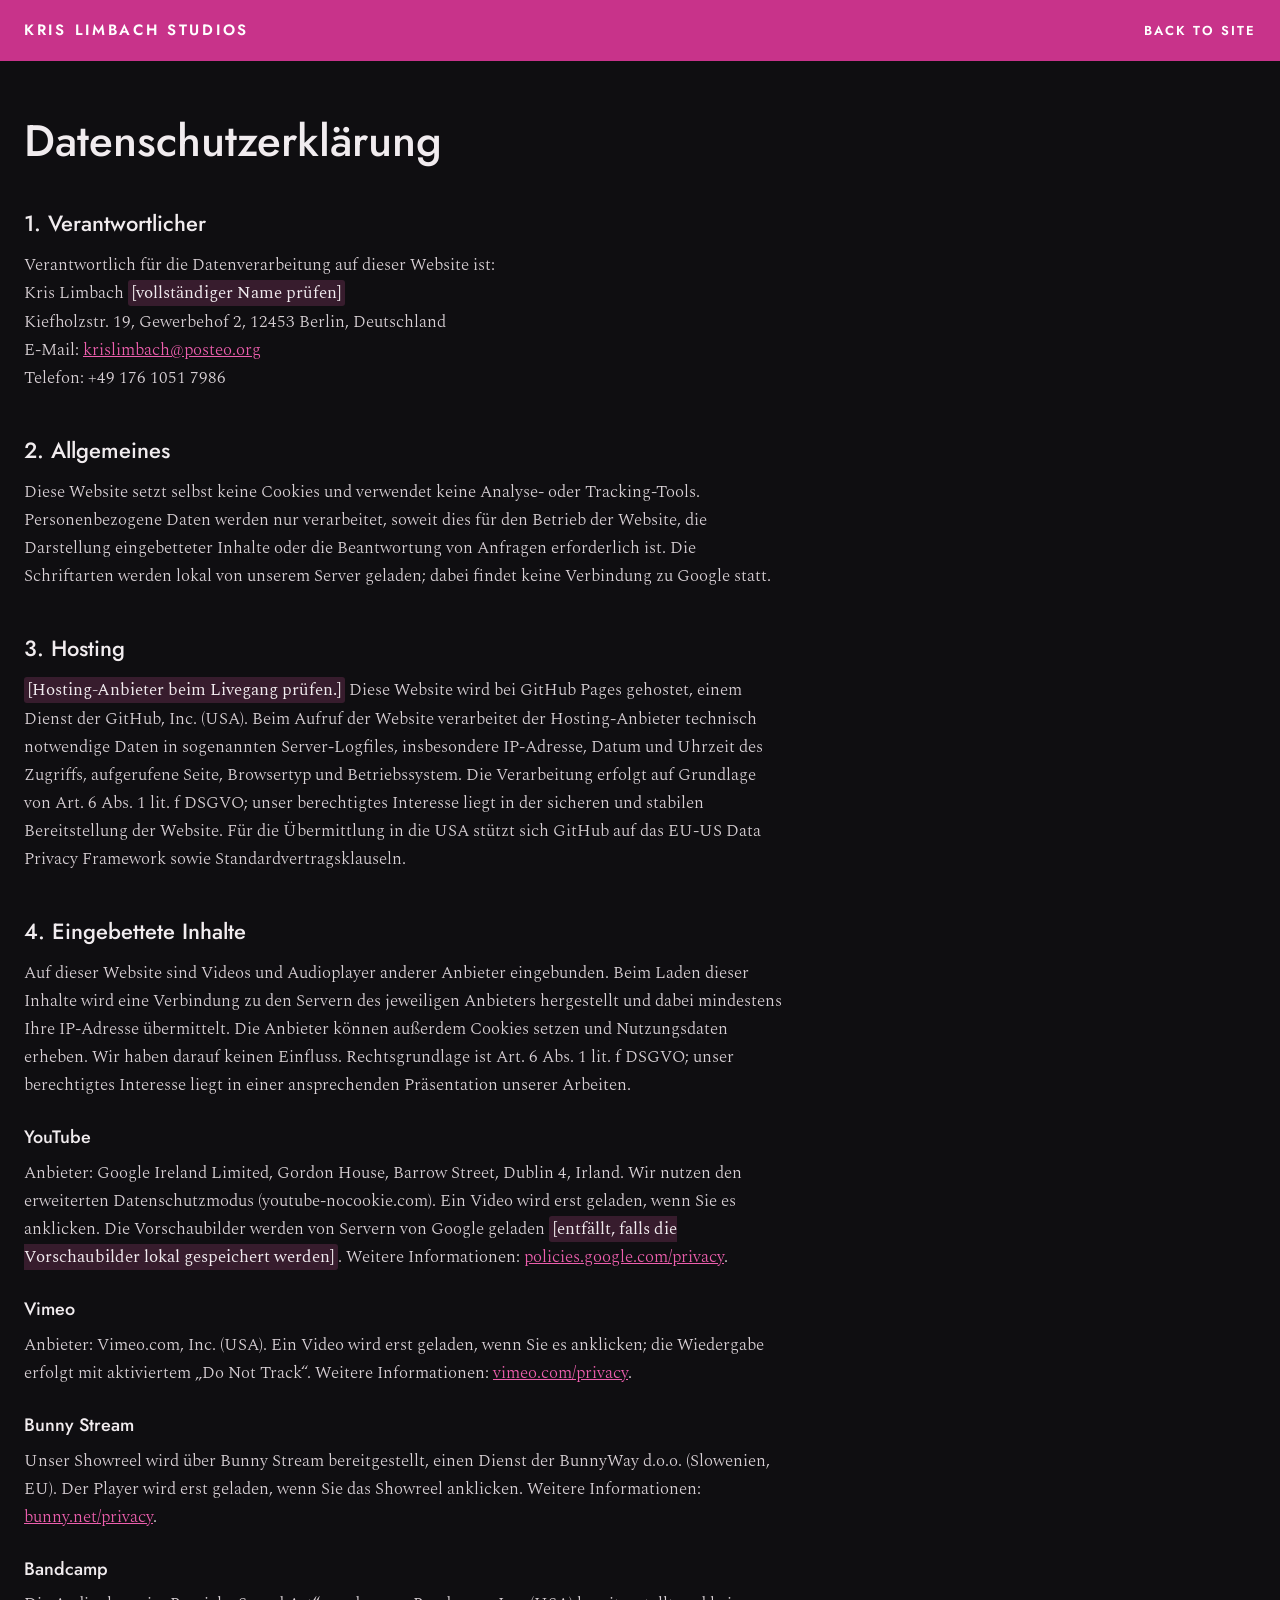
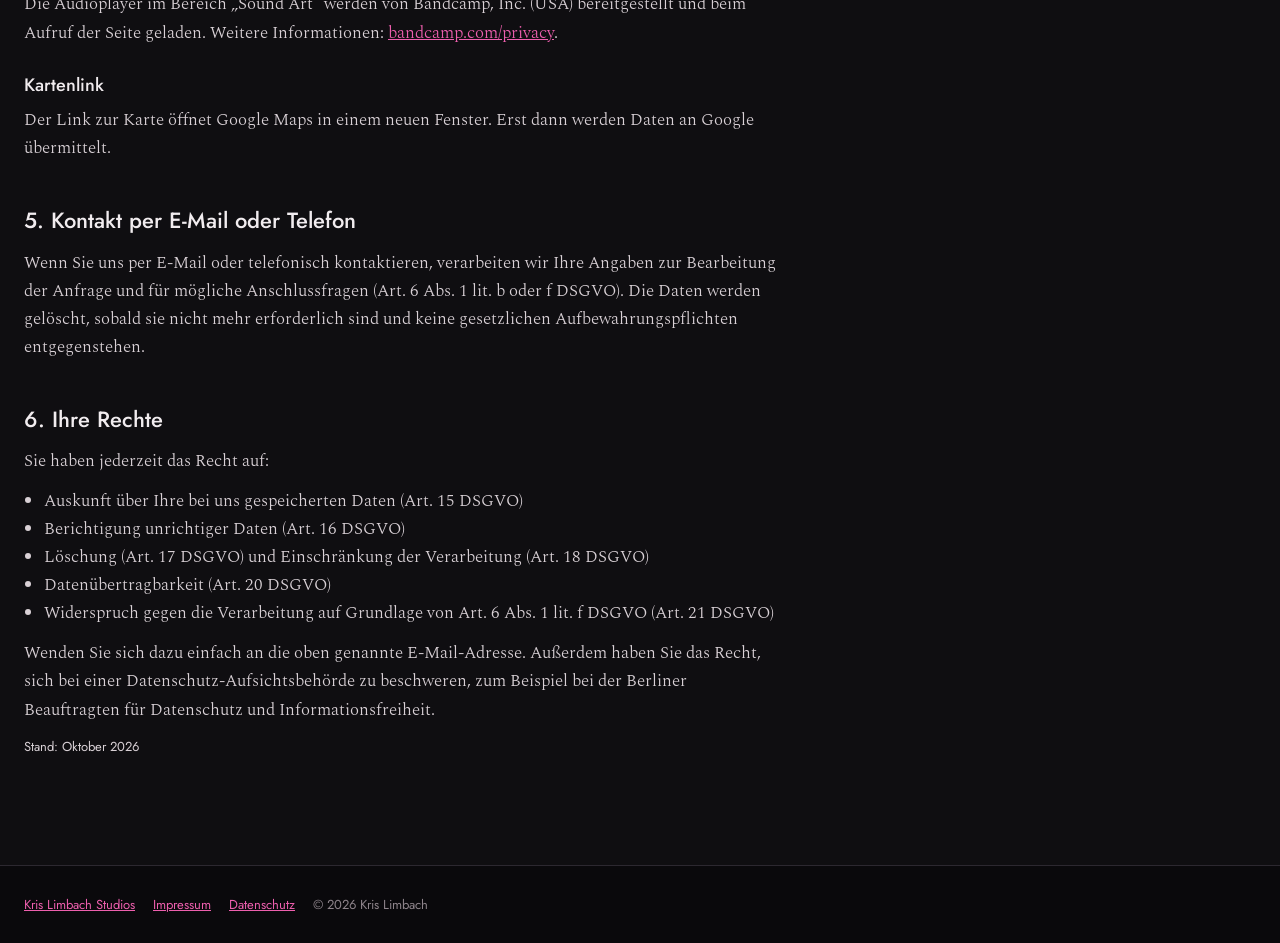
==== datenschutz.html @ 4aca4733 "sextaversion" ====
<!doctype html>
<html lang="de">
<head>
<meta charset="utf-8">
<meta name="viewport" content="width=device-width, initial-scale=1, viewport-fit=cover">
<title>Datenschutz · Kris Limbach Studios</title>
<meta name="robots" content="noindex">
<link rel="stylesheet" href="fonts.css">
<link rel="stylesheet" href="legal.css">
</head>
<body>
<header class="bar">
  <nav class="wrap" aria-label="Main">
    <a href="index.html" class="brand">Kris Limbach Studios</a>
    <a href="index.html" class="back">Back to site</a>
  </nav>
</header>

<main class="wrap">
  <article class="legal">
    <h1>Datenschutzerklärung</h1>

    <h2>1. Verantwortlicher</h2>
    <p>Verantwortlich für die Datenverarbeitung auf dieser Website ist:<br>
    Kris Limbach <span class="todo">[vollständiger Name prüfen]</span><br>
    Kiefholzstr. 19, Gewerbehof 2, 12453 Berlin, Deutschland<br>
    E-Mail: <a href="mailto:krislimbach@posteo.org">krislimbach@posteo.org</a><br>
    Telefon: +49 176 1051 7986</p>

    <h2>2. Allgemeines</h2>
    <p>Diese Website setzt selbst keine Cookies und verwendet keine Analyse- oder Tracking-Tools. Personenbezogene Daten werden nur verarbeitet, soweit dies für den Betrieb der Website, die Darstellung eingebetteter Inhalte oder die Beantwortung von Anfragen erforderlich ist. Die Schriftarten werden lokal von unserem Server geladen; dabei findet keine Verbindung zu Google statt.</p>

    <h2>3. Hosting</h2>
    <p><span class="todo">[Hosting-Anbieter beim Livegang prüfen.]</span> Diese Website wird bei GitHub Pages gehostet, einem Dienst der GitHub, Inc. (USA). Beim Aufruf der Website verarbeitet der Hosting-Anbieter technisch notwendige Daten in sogenannten Server-Logfiles, insbesondere IP-Adresse, Datum und Uhrzeit des Zugriffs, aufgerufene Seite, Browsertyp und Betriebssystem. Die Verarbeitung erfolgt auf Grundlage von Art. 6 Abs. 1 lit. f DSGVO; unser berechtigtes Interesse liegt in der sicheren und stabilen Bereitstellung der Website. Für die Übermittlung in die USA stützt sich GitHub auf das EU-US Data Privacy Framework sowie Standardvertragsklauseln.</p>

    <h2>4. Eingebettete Inhalte</h2>
    <p>Auf dieser Website sind Videos und Audioplayer anderer Anbieter eingebunden. Beim Laden dieser Inhalte wird eine Verbindung zu den Servern des jeweiligen Anbieters hergestellt und dabei mindestens Ihre IP-Adresse übermittelt. Die Anbieter können außerdem Cookies setzen und Nutzungsdaten erheben. Wir haben darauf keinen Einfluss. Rechtsgrundlage ist Art. 6 Abs. 1 lit. f DSGVO; unser berechtigtes Interesse liegt in einer ansprechenden Präsentation unserer Arbeiten.</p>

    <h3>YouTube</h3>
    <p>Anbieter: Google Ireland Limited, Gordon House, Barrow Street, Dublin 4, Irland. Wir nutzen den erweiterten Datenschutzmodus (youtube-nocookie.com). Ein Video wird erst geladen, wenn Sie es anklicken. Die Vorschaubilder werden von Servern von Google geladen <span class="todo">[entfällt, falls die Vorschaubilder lokal gespeichert werden]</span>. Weitere Informationen: <a href="https://policies.google.com/privacy" target="_blank" rel="noopener">policies.google.com/privacy</a>.</p>

    <h3>Vimeo</h3>
    <p>Anbieter: Vimeo.com, Inc. (USA). Ein Video wird erst geladen, wenn Sie es anklicken; die Wiedergabe erfolgt mit aktiviertem „Do Not Track“. Weitere Informationen: <a href="https://vimeo.com/privacy" target="_blank" rel="noopener">vimeo.com/privacy</a>.</p>

    <h3>Bunny Stream</h3>
    <p>Unser Showreel wird über Bunny Stream bereitgestellt, einen Dienst der BunnyWay d.o.o. (Slowenien, EU). Der Player wird erst geladen, wenn Sie das Showreel anklicken. Weitere Informationen: <a href="https://bunny.net/privacy" target="_blank" rel="noopener">bunny.net/privacy</a>.</p>

    <h3>Bandcamp</h3>
    <p>Die Audioplayer im Bereich „Sound Art“ werden von Bandcamp, Inc. (USA) bereitgestellt und beim Aufruf der Seite geladen. Weitere Informationen: <a href="https://bandcamp.com/privacy" target="_blank" rel="noopener">bandcamp.com/privacy</a>.</p>

    <h3>Kartenlink</h3>
    <p>Der Link zur Karte öffnet Google Maps in einem neuen Fenster. Erst dann werden Daten an Google übermittelt.</p>

    <h2>5. Kontakt per E-Mail oder Telefon</h2>
    <p>Wenn Sie uns per E-Mail oder telefonisch kontaktieren, verarbeiten wir Ihre Angaben zur Bearbeitung der Anfrage und für mögliche Anschlussfragen (Art. 6 Abs. 1 lit. b oder f DSGVO). Die Daten werden gelöscht, sobald sie nicht mehr erforderlich sind und keine gesetzlichen Aufbewahrungspflichten entgegenstehen.</p>

    <h2>6. Ihre Rechte</h2>
    <p>Sie haben jederzeit das Recht auf:</p>
    <ul>
      <li>Auskunft über Ihre bei uns gespeicherten Daten (Art. 15 DSGVO)</li>
      <li>Berichtigung unrichtiger Daten (Art. 16 DSGVO)</li>
      <li>Löschung (Art. 17 DSGVO) und Einschränkung der Verarbeitung (Art. 18 DSGVO)</li>
      <li>Datenübertragbarkeit (Art. 20 DSGVO)</li>
      <li>Widerspruch gegen die Verarbeitung auf Grundlage von Art. 6 Abs. 1 lit. f DSGVO (Art. 21 DSGVO)</li>
    </ul>
    <p>Wenden Sie sich dazu einfach an die oben genannte E-Mail-Adresse. Außerdem haben Sie das Recht, sich bei einer Datenschutz-Aufsichtsbehörde zu beschweren, zum Beispiel bei der Berliner Beauftragten für Datenschutz und Informationsfreiheit.</p>

    <p class="stand">Stand: Oktober 2026</p>
  </article>
</main>

<footer>
  <div class="wrap">
    <a href="index.html">Kris Limbach Studios</a>
    <a href="impressum.html">Impressum</a>
    <a href="datenschutz.html">Datenschutz</a>
    <span>© 2026 Kris Limbach</span>
  </div>
</footer>
</body>
</html>
---- fonts.css ----
/* Self-hosted fonts (SIL Open Font License). No requests to Google. */
@font-face { font-family: 'Jost'; font-style: normal; font-weight: 400; font-display: swap; src: url('fonts/jost-latin-400-normal.woff2') format('woff2'); }
@font-face { font-family: 'Jost'; font-style: normal; font-weight: 500; font-display: swap; src: url('fonts/jost-latin-500-normal.woff2') format('woff2'); }
@font-face { font-family: 'Jost'; font-style: normal; font-weight: 600; font-display: swap; src: url('fonts/jost-latin-600-normal.woff2') format('woff2'); }
@font-face { font-family: 'Spectral'; font-style: normal; font-weight: 300; font-display: swap; src: url('fonts/spectral-latin-300-normal.woff2') format('woff2'); }
@font-face { font-family: 'Spectral'; font-style: normal; font-weight: 400; font-display: swap; src: url('fonts/spectral-latin-400-normal.woff2') format('woff2'); }
---- legal.css ----
:root {
  --bg: #0F0E11; --bg-deep: #0A090C; --line: #2C2830;
  --ink: #F1ECEF; --ink-soft: #D9D1D6; --ink-mute: #B9AFB6; --ink-faint: #8E848B;
  --pink: #EE5FAE; --pink-bar: #C8338A;
  --display: 'Jost', 'Futura', 'Helvetica Neue', sans-serif;
  --body: 'Spectral', Georgia, serif;
  color-scheme: dark;
}
* { box-sizing: border-box; }
body { margin: 0; background: var(--bg); color: var(--ink); font-family: var(--body); font-size: 17px; line-height: 1.65; }
a { color: var(--pink); }
a:hover { color: #F2BFA4; }
:focus-visible { outline: 2px solid var(--pink); outline-offset: 3px; }
.wrap { max-width: 1400px; margin: 0 auto; padding-inline: 24px; }
.bar { position: sticky; top: env(safe-area-inset-top, 0px); z-index: 20; background: var(--pink-bar); }
.bar nav { display: flex; flex-wrap: wrap; align-items: center; justify-content: space-between; gap: 12px 28px; padding-block: 18px; }
.brand { font-family: var(--display); color: #fff; text-decoration: none; font-size: 15px; font-weight: 600; letter-spacing: .18em; text-transform: uppercase; }
.brand:hover { color: #fff; }
.back { font-family: var(--display); color: #fff; text-decoration: none; font-size: 13px; font-weight: 600; letter-spacing: .16em; text-transform: uppercase; }
.back:hover { color: #fff; text-decoration: underline; text-underline-offset: 5px; }
main.wrap { padding-block: 56px 96px; }
.legal { max-width: 760px; }
.legal h1 { margin: 0 0 32px; font-family: var(--display); font-weight: 500; font-size: clamp(30px, 5vw, 44px); line-height: 1.1; }
.legal h2 { margin: 40px 0 10px; font-family: var(--display); font-weight: 500; font-size: 22px; }
.legal h3 { margin: 24px 0 6px; font-family: var(--display); font-weight: 500; font-size: 18px; }
.legal p, .legal li { color: var(--ink-soft); font-weight: 300; }
.legal p { margin: 0 0 12px; }
.legal ul { margin: 0 0 12px; padding-left: 20px; }
.todo { background: rgba(238,95,174,.18); color: var(--ink); padding: 0 4px; border-radius: 3px; font-weight: 400; }
.stand { margin-top: 40px; font-family: var(--display); font-size: 13px; color: var(--ink-faint); }
footer { background: var(--bg-deep); border-top: 1px solid var(--line); }
footer .wrap { display: flex; flex-wrap: wrap; gap: 6px 18px; padding-block: 28px; font-family: var(--display); font-size: 13px; color: var(--ink-faint); }
@media (max-width: 600px) {
  .bar nav { padding-block: 12px; }
  .brand { font-size: 13px; letter-spacing: .14em; }
  .back { font-size: 11px; }
}
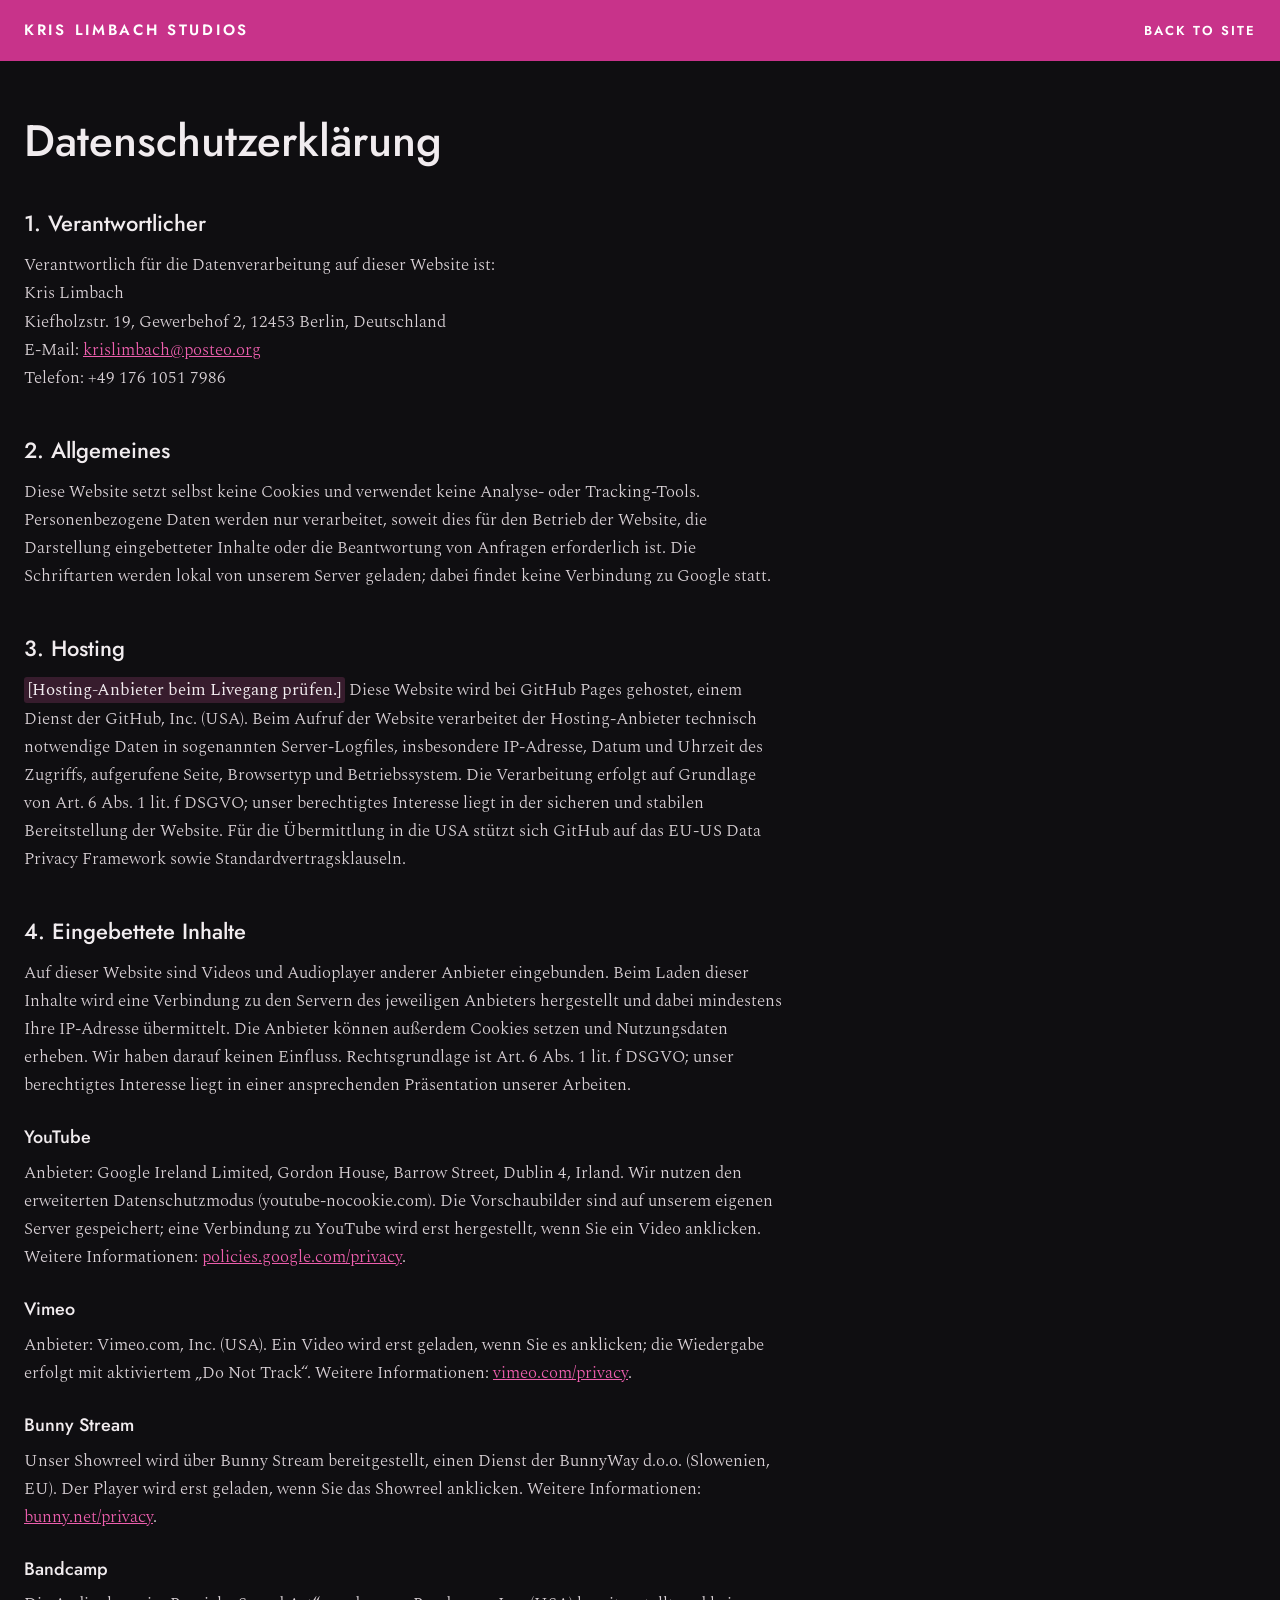
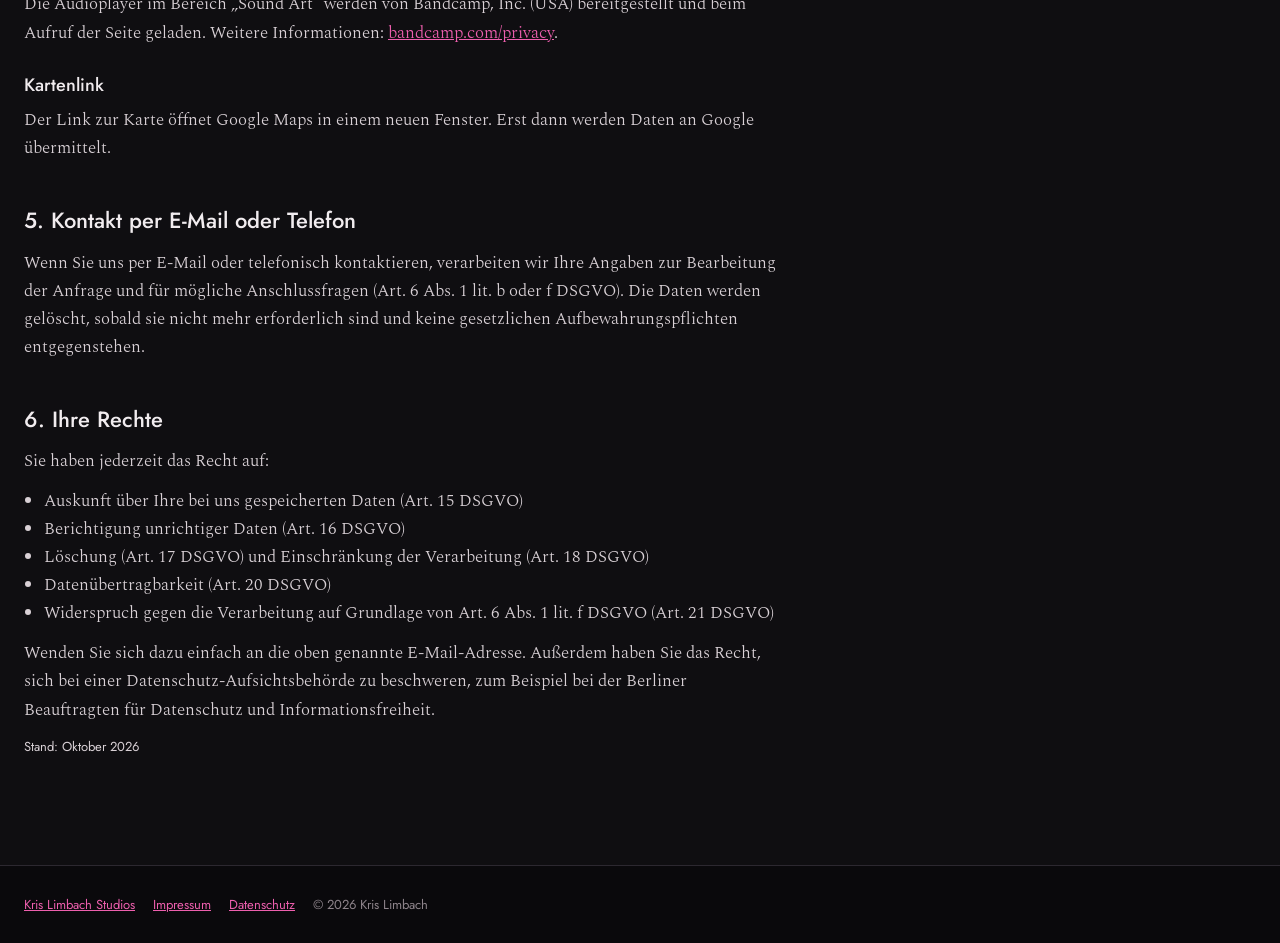
==== commit e55617e4: "impressum-datenschutz" ====
--- a/datenschutz.html
+++ b/datenschutz.html
@@ -6,7 +6,45 @@
 <title>Datenschutz · Kris Limbach Studios</title>
 <meta name="robots" content="noindex">
 <link rel="stylesheet" href="fonts.css">
-<link rel="stylesheet" href="legal.css">
+<style>
+:root {
+  --bg: #0F0E11; --bg-deep: #0A090C; --line: #2C2830;
+  --ink: #F1ECEF; --ink-soft: #D9D1D6; --ink-mute: #B9AFB6; --ink-faint: #8E848B;
+  --pink: #EE5FAE; --pink-bar: #C8338A;
+  --display: 'Jost', 'Futura', 'Helvetica Neue', sans-serif;
+  --body: 'Spectral', Georgia, serif;
+  color-scheme: dark;
+}
+* { box-sizing: border-box; }
+body { margin: 0; background: var(--bg); color: var(--ink); font-family: var(--body); font-size: 17px; line-height: 1.65; }
+a { color: var(--pink); }
+a:hover { color: #F2BFA4; }
+:focus-visible { outline: 2px solid var(--pink); outline-offset: 3px; }
+.wrap { max-width: 1400px; margin: 0 auto; padding-inline: 24px; }
+.bar { position: sticky; top: env(safe-area-inset-top, 0px); z-index: 20; background: var(--pink-bar); }
+.bar nav { display: flex; flex-wrap: wrap; align-items: center; justify-content: space-between; gap: 12px 28px; padding-block: 18px; }
+.brand { font-family: var(--display); color: #fff; text-decoration: none; font-size: 15px; font-weight: 600; letter-spacing: .18em; text-transform: uppercase; }
+.brand:hover { color: #fff; }
+.back { font-family: var(--display); color: #fff; text-decoration: none; font-size: 13px; font-weight: 600; letter-spacing: .16em; text-transform: uppercase; }
+.back:hover { color: #fff; text-decoration: underline; text-underline-offset: 5px; }
+main.wrap { padding-block: 56px 96px; }
+.legal { max-width: 760px; }
+.legal h1 { margin: 0 0 32px; font-family: var(--display); font-weight: 500; font-size: clamp(30px, 5vw, 44px); line-height: 1.1; }
+.legal h2 { margin: 40px 0 10px; font-family: var(--display); font-weight: 500; font-size: 22px; }
+.legal h3 { margin: 24px 0 6px; font-family: var(--display); font-weight: 500; font-size: 18px; }
+.legal p, .legal li { color: var(--ink-soft); font-weight: 300; }
+.legal p { margin: 0 0 12px; }
+.legal ul { margin: 0 0 12px; padding-left: 20px; }
+.todo { background: rgba(238,95,174,.18); color: var(--ink); padding: 0 4px; border-radius: 3px; font-weight: 400; }
+.stand { margin-top: 40px; font-family: var(--display); font-size: 13px; color: var(--ink-faint); }
+footer { background: var(--bg-deep); border-top: 1px solid var(--line); }
+footer .wrap { display: flex; flex-wrap: wrap; gap: 6px 18px; padding-block: 28px; font-family: var(--display); font-size: 13px; color: var(--ink-faint); }
+@media (max-width: 600px) {
+  .bar nav { padding-block: 12px; }
+  .brand { font-size: 13px; letter-spacing: .14em; }
+  .back { font-size: 11px; }
+}
+</style>
 </head>
 <body>
 <header class="bar">
@@ -22,7 +60,7 @@
 
     <h2>1. Verantwortlicher</h2>
     <p>Verantwortlich für die Datenverarbeitung auf dieser Website ist:<br>
-    Kris Limbach <span class="todo">[vollständiger Name prüfen]</span><br>
+    Kris Limbach<br>
     Kiefholzstr. 19, Gewerbehof 2, 12453 Berlin, Deutschland<br>
     E-Mail: <a href="mailto:krislimbach@posteo.org">krislimbach@posteo.org</a><br>
     Telefon: +49 176 1051 7986</p>
@@ -37,7 +75,7 @@
     <p>Auf dieser Website sind Videos und Audioplayer anderer Anbieter eingebunden. Beim Laden dieser Inhalte wird eine Verbindung zu den Servern des jeweiligen Anbieters hergestellt und dabei mindestens Ihre IP-Adresse übermittelt. Die Anbieter können außerdem Cookies setzen und Nutzungsdaten erheben. Wir haben darauf keinen Einfluss. Rechtsgrundlage ist Art. 6 Abs. 1 lit. f DSGVO; unser berechtigtes Interesse liegt in einer ansprechenden Präsentation unserer Arbeiten.</p>
 
     <h3>YouTube</h3>
-    <p>Anbieter: Google Ireland Limited, Gordon House, Barrow Street, Dublin 4, Irland. Wir nutzen den erweiterten Datenschutzmodus (youtube-nocookie.com). Ein Video wird erst geladen, wenn Sie es anklicken. Die Vorschaubilder werden von Servern von Google geladen <span class="todo">[entfällt, falls die Vorschaubilder lokal gespeichert werden]</span>. Weitere Informationen: <a href="https://policies.google.com/privacy" target="_blank" rel="noopener">policies.google.com/privacy</a>.</p>
+    <p>Anbieter: Google Ireland Limited, Gordon House, Barrow Street, Dublin 4, Irland. Wir nutzen den erweiterten Datenschutzmodus (youtube-nocookie.com). Die Vorschaubilder sind auf unserem eigenen Server gespeichert; eine Verbindung zu YouTube wird erst hergestellt, wenn Sie ein Video anklicken. Weitere Informationen: <a href="https://policies.google.com/privacy" target="_blank" rel="noopener">policies.google.com/privacy</a>.</p>
 
     <h3>Vimeo</h3>
     <p>Anbieter: Vimeo.com, Inc. (USA). Ein Video wird erst geladen, wenn Sie es anklicken; die Wiedergabe erfolgt mit aktiviertem „Do Not Track“. Weitere Informationen: <a href="https://vimeo.com/privacy" target="_blank" rel="noopener">vimeo.com/privacy</a>.</p>
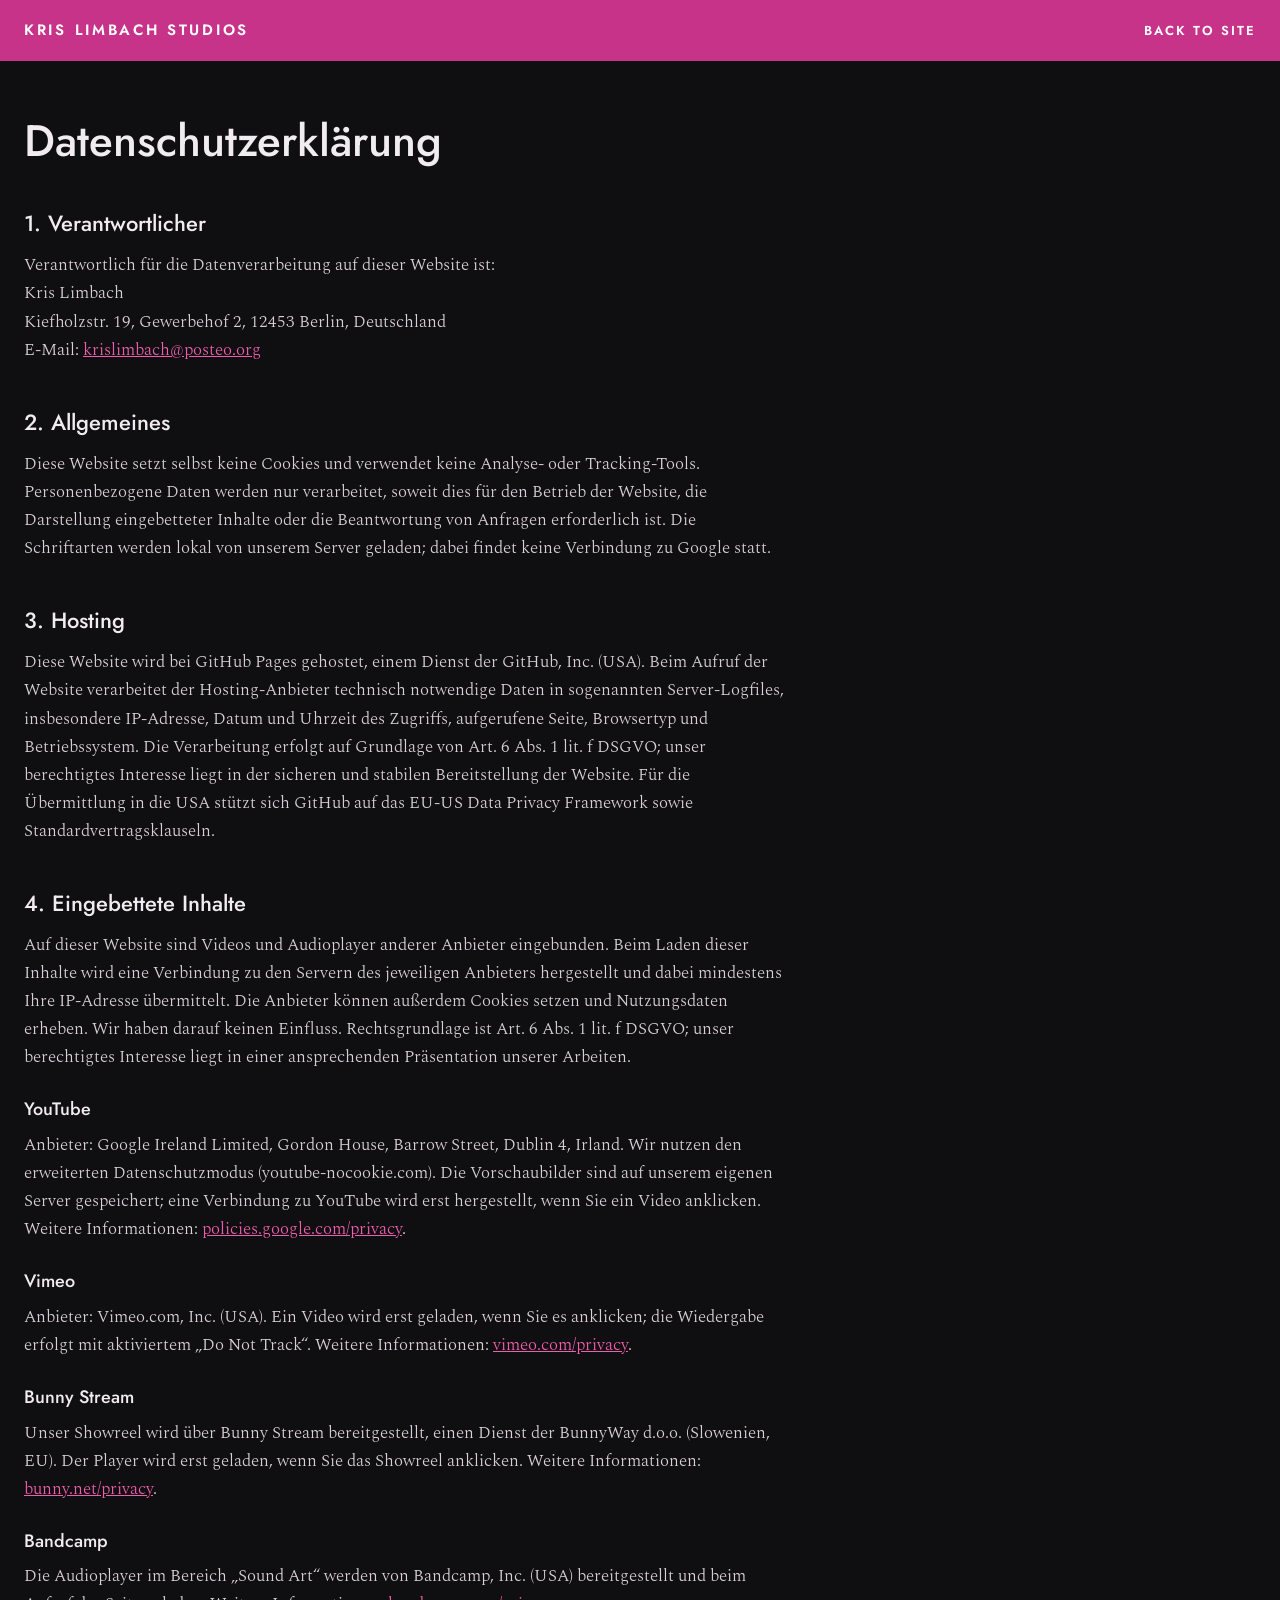
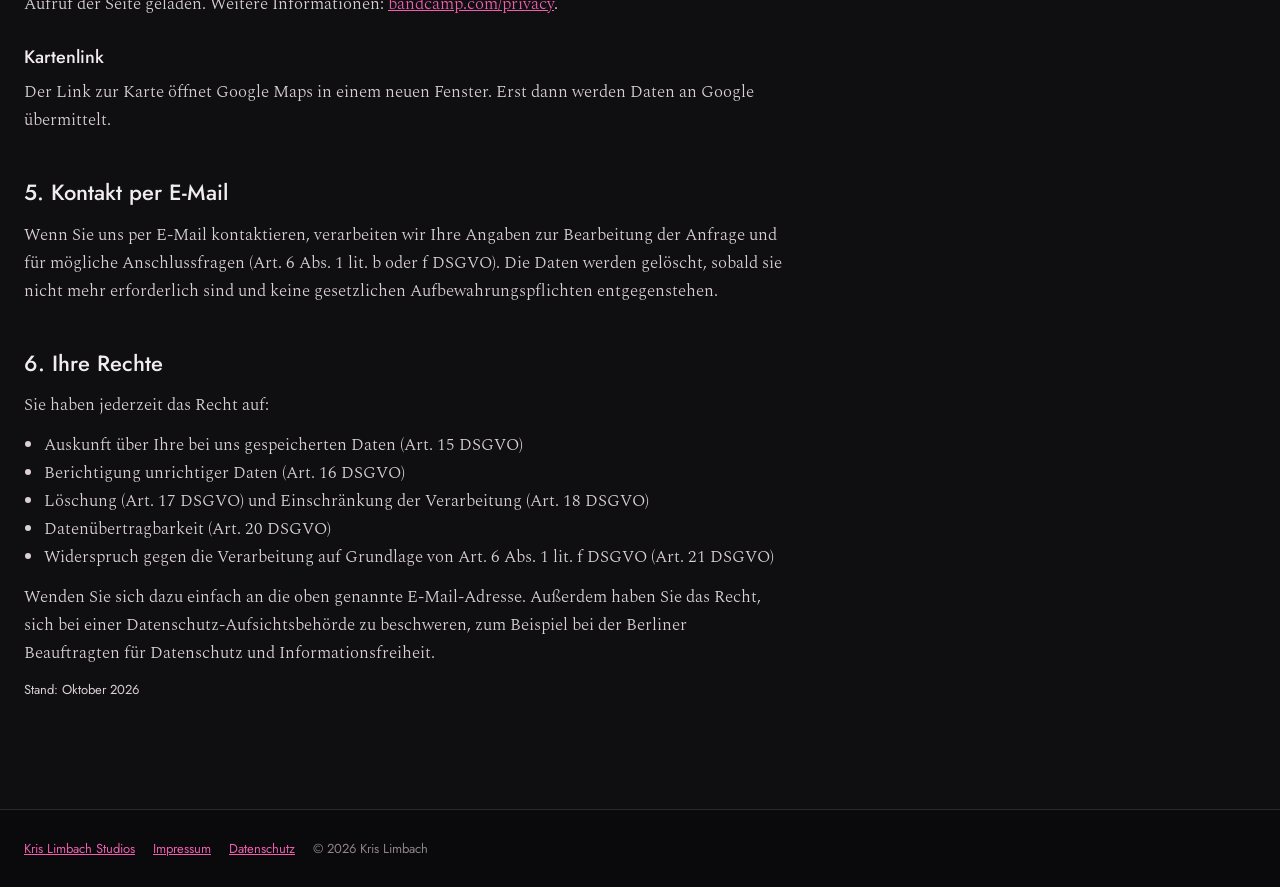
==== commit 5c7e94ae: "impressumdatenschutz2" ====
--- a/datenschutz.html
+++ b/datenschutz.html
@@ -62,14 +62,13 @@
     <p>Verantwortlich für die Datenverarbeitung auf dieser Website ist:<br>
     Kris Limbach<br>
     Kiefholzstr. 19, Gewerbehof 2, 12453 Berlin, Deutschland<br>
-    E-Mail: <a href="mailto:krislimbach@posteo.org">krislimbach@posteo.org</a><br>
-    Telefon: +49 176 1051 7986</p>
+    E-Mail: <a href="mailto:krislimbach@posteo.org">krislimbach@posteo.org</a></p>
 
     <h2>2. Allgemeines</h2>
     <p>Diese Website setzt selbst keine Cookies und verwendet keine Analyse- oder Tracking-Tools. Personenbezogene Daten werden nur verarbeitet, soweit dies für den Betrieb der Website, die Darstellung eingebetteter Inhalte oder die Beantwortung von Anfragen erforderlich ist. Die Schriftarten werden lokal von unserem Server geladen; dabei findet keine Verbindung zu Google statt.</p>
 
     <h2>3. Hosting</h2>
-    <p><span class="todo">[Hosting-Anbieter beim Livegang prüfen.]</span> Diese Website wird bei GitHub Pages gehostet, einem Dienst der GitHub, Inc. (USA). Beim Aufruf der Website verarbeitet der Hosting-Anbieter technisch notwendige Daten in sogenannten Server-Logfiles, insbesondere IP-Adresse, Datum und Uhrzeit des Zugriffs, aufgerufene Seite, Browsertyp und Betriebssystem. Die Verarbeitung erfolgt auf Grundlage von Art. 6 Abs. 1 lit. f DSGVO; unser berechtigtes Interesse liegt in der sicheren und stabilen Bereitstellung der Website. Für die Übermittlung in die USA stützt sich GitHub auf das EU-US Data Privacy Framework sowie Standardvertragsklauseln.</p>
+    <p>Diese Website wird bei GitHub Pages gehostet, einem Dienst der GitHub, Inc. (USA). Beim Aufruf der Website verarbeitet der Hosting-Anbieter technisch notwendige Daten in sogenannten Server-Logfiles, insbesondere IP-Adresse, Datum und Uhrzeit des Zugriffs, aufgerufene Seite, Browsertyp und Betriebssystem. Die Verarbeitung erfolgt auf Grundlage von Art. 6 Abs. 1 lit. f DSGVO; unser berechtigtes Interesse liegt in der sicheren und stabilen Bereitstellung der Website. Für die Übermittlung in die USA stützt sich GitHub auf das EU-US Data Privacy Framework sowie Standardvertragsklauseln.</p>
 
     <h2>4. Eingebettete Inhalte</h2>
     <p>Auf dieser Website sind Videos und Audioplayer anderer Anbieter eingebunden. Beim Laden dieser Inhalte wird eine Verbindung zu den Servern des jeweiligen Anbieters hergestellt und dabei mindestens Ihre IP-Adresse übermittelt. Die Anbieter können außerdem Cookies setzen und Nutzungsdaten erheben. Wir haben darauf keinen Einfluss. Rechtsgrundlage ist Art. 6 Abs. 1 lit. f DSGVO; unser berechtigtes Interesse liegt in einer ansprechenden Präsentation unserer Arbeiten.</p>
@@ -89,8 +88,8 @@
     <h3>Kartenlink</h3>
     <p>Der Link zur Karte öffnet Google Maps in einem neuen Fenster. Erst dann werden Daten an Google übermittelt.</p>
 
-    <h2>5. Kontakt per E-Mail oder Telefon</h2>
-    <p>Wenn Sie uns per E-Mail oder telefonisch kontaktieren, verarbeiten wir Ihre Angaben zur Bearbeitung der Anfrage und für mögliche Anschlussfragen (Art. 6 Abs. 1 lit. b oder f DSGVO). Die Daten werden gelöscht, sobald sie nicht mehr erforderlich sind und keine gesetzlichen Aufbewahrungspflichten entgegenstehen.</p>
+    <h2>5. Kontakt per E-Mail</h2>
+    <p>Wenn Sie uns per E-Mail kontaktieren, verarbeiten wir Ihre Angaben zur Bearbeitung der Anfrage und für mögliche Anschlussfragen (Art. 6 Abs. 1 lit. b oder f DSGVO). Die Daten werden gelöscht, sobald sie nicht mehr erforderlich sind und keine gesetzlichen Aufbewahrungspflichten entgegenstehen.</p>
 
     <h2>6. Ihre Rechte</h2>
     <p>Sie haben jederzeit das Recht auf:</p>
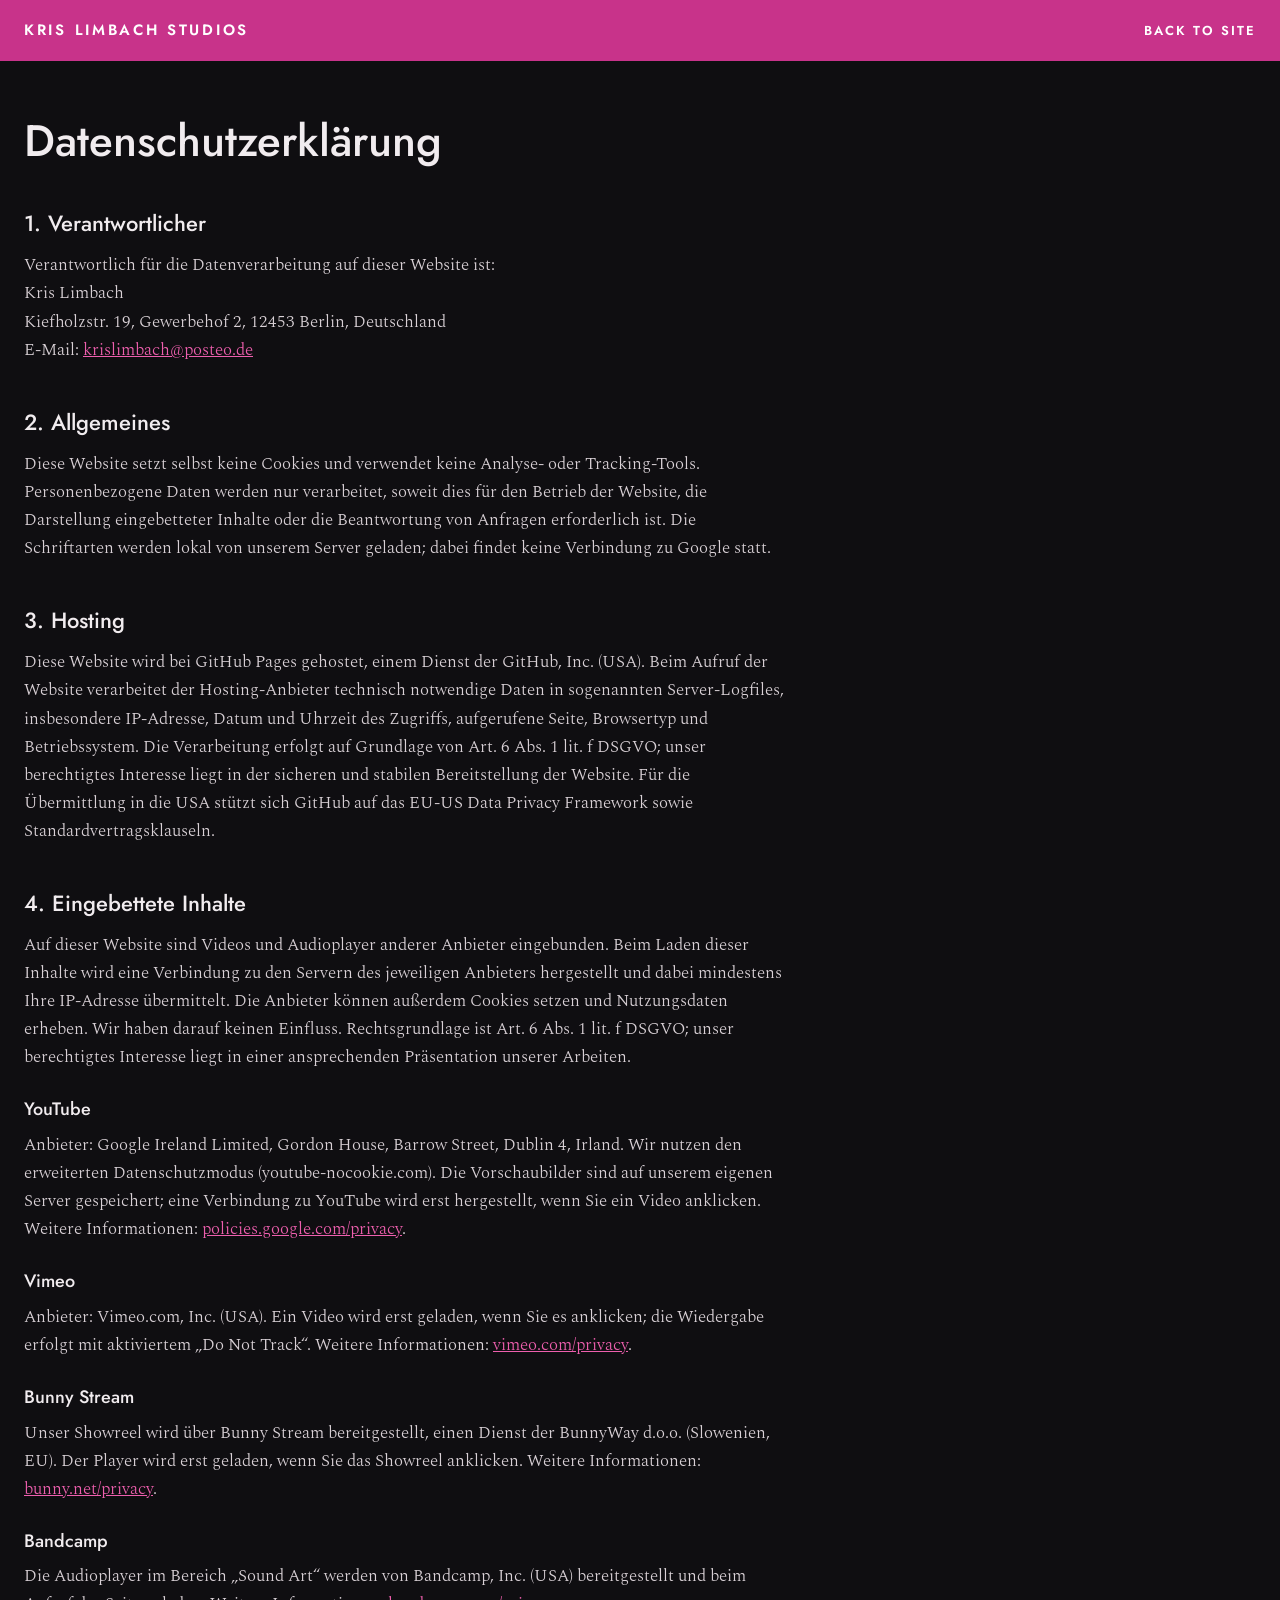
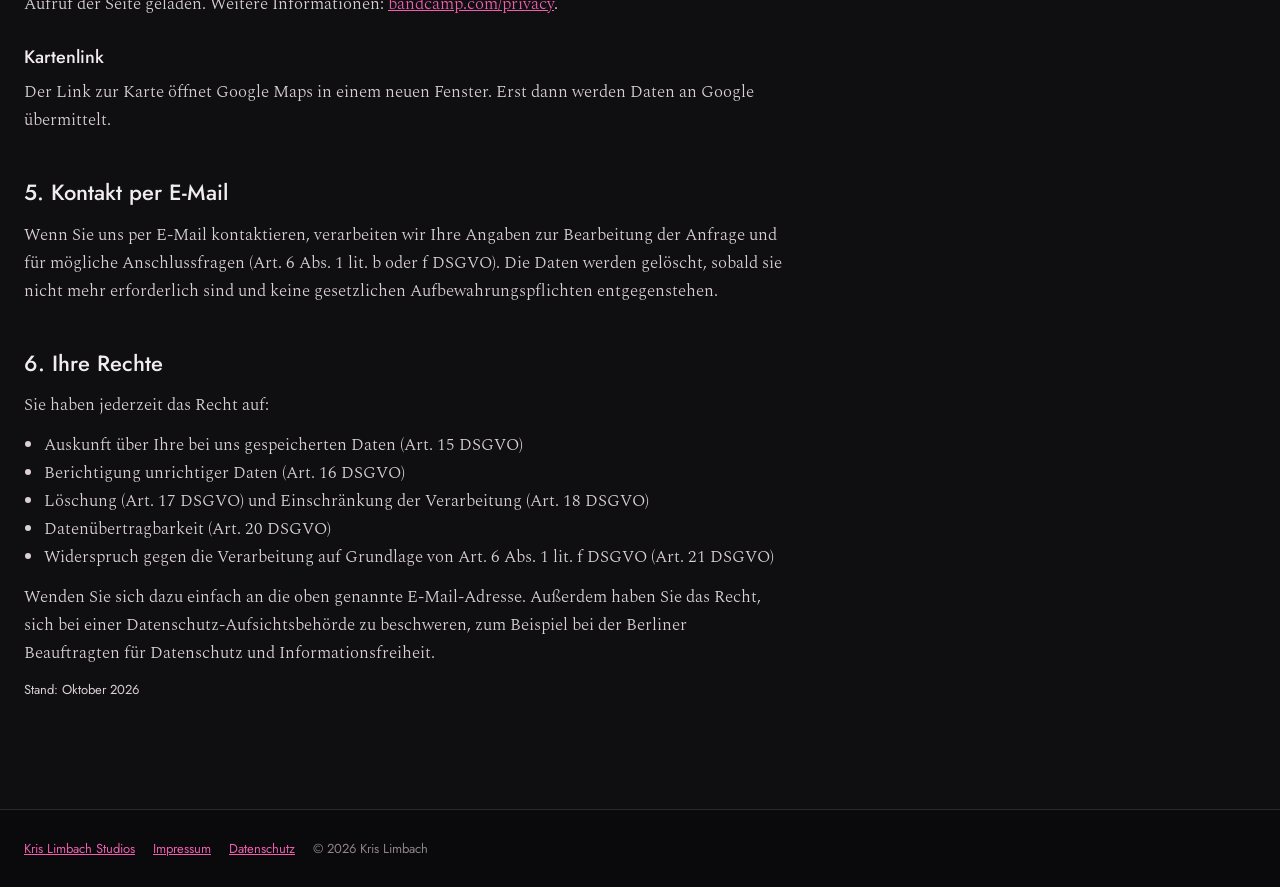
==== commit cff25641: "new mail" ====
--- a/datenschutz.html
+++ b/datenschutz.html
@@ -62,7 +62,7 @@
     <p>Verantwortlich für die Datenverarbeitung auf dieser Website ist:<br>
     Kris Limbach<br>
     Kiefholzstr. 19, Gewerbehof 2, 12453 Berlin, Deutschland<br>
-    E-Mail: <a href="mailto:krislimbach@posteo.org">krislimbach@posteo.org</a></p>
+    E-Mail: <a href="mailto:krislimbach@posteo.de">krislimbach@posteo.de</a></p>
 
     <h2>2. Allgemeines</h2>
     <p>Diese Website setzt selbst keine Cookies und verwendet keine Analyse- oder Tracking-Tools. Personenbezogene Daten werden nur verarbeitet, soweit dies für den Betrieb der Website, die Darstellung eingebetteter Inhalte oder die Beantwortung von Anfragen erforderlich ist. Die Schriftarten werden lokal von unserem Server geladen; dabei findet keine Verbindung zu Google statt.</p>
--- a/fonts.css
+++ b/fonts.css
@@ -4,3 +4,6 @@
 @font-face { font-family: 'Jost'; font-style: normal; font-weight: 600; font-display: swap; src: url('fonts/jost-latin-600-normal.woff2') format('woff2'); }
 @font-face { font-family: 'Spectral'; font-style: normal; font-weight: 300; font-display: swap; src: url('fonts/spectral-latin-300-normal.woff2') format('woff2'); }
 @font-face { font-family: 'Spectral'; font-style: normal; font-weight: 400; font-display: swap; src: url('fonts/spectral-latin-400-normal.woff2') format('woff2'); }
+@font-face { font-family: 'Spectral'; font-style: normal; font-weight: 200; font-display: swap; src: url('fonts/spectral-latin-200-normal.woff2') format('woff2'); }
+@font-face { font-family: 'Spectral'; font-style: normal; font-weight: 600; font-display: swap; src: url('fonts/spectral-latin-600-normal.woff2') format('woff2'); }
+@font-face { font-family: 'Spectral'; font-style: italic; font-weight: 300; font-display: swap; src: url('fonts/spectral-latin-300-italic.woff2') format('woff2'); }
